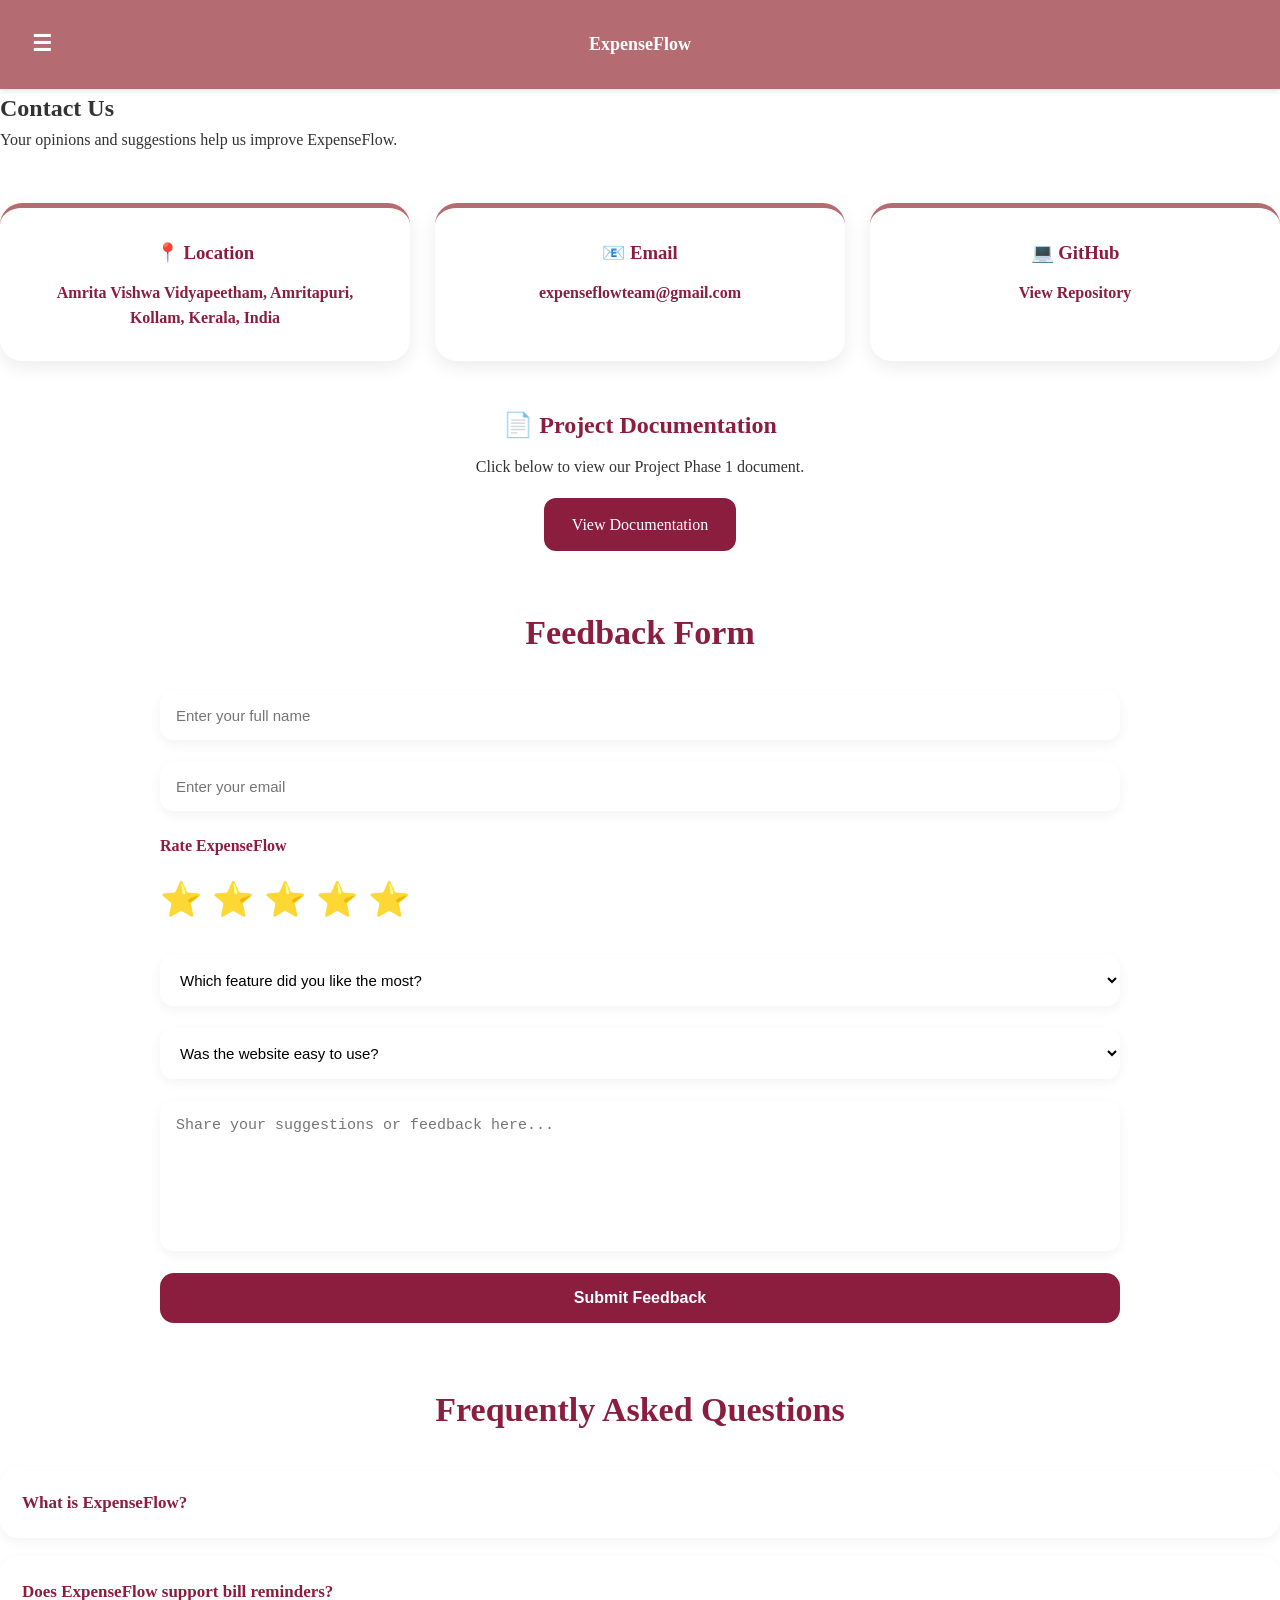
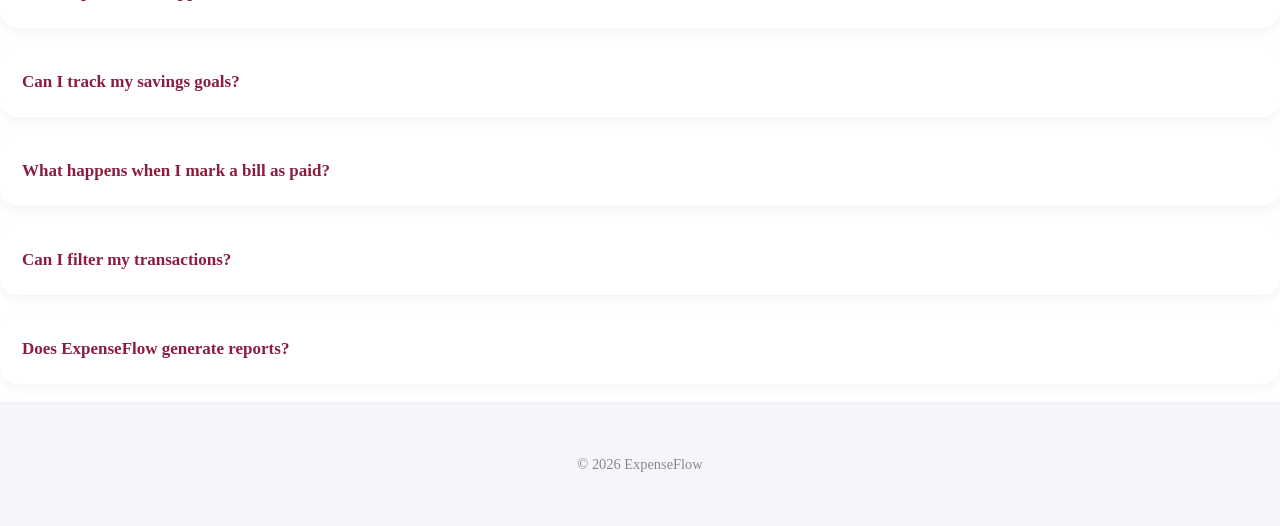
==== contactpage.html @ afc14d47 "Add files via upload" ====
<!DOCTYPE html>
<html lang="en">

<head>
    <meta charset="UTF-8">
    <meta name="viewport"
          content="width=device-width, initial-scale=1.0">
    <title>Contact Us - ExpenseFlow</title>
    <link rel="stylesheet" href="style.css">
    <style>
        /* INFO CARDS */
        .info-grid {
            display: grid;
            grid-template-columns:
            repeat(auto-fit,minmax(250px,1fr));
            gap: 25px;
            margin-bottom: 45px;
        }
        .info-card {
            background: rgba(255,255,255,0.45);
            backdrop-filter: blur(12px);
            border-radius: 22px;
            padding: 30px;
            text-align: center;
            transition: 0.3s;
            box-shadow:
            0 6px 18px rgba(0,0,0,0.08);
        }

        .info-card:hover {
            transform:
            translateY(-8px);
        }

        .info-card h3 {
            color: #8b1e3f;
            margin-bottom: 12px;
        }

        .info-card a {
            color: #8b1e3f;
            text-decoration: none;
            font-weight: bold;
        }

        /* DOCUMENT SECTION */
        .document-section {
            text-align: center;
            margin-bottom: 55px;
        }
        .document-section h2 {
            color: #8b1e3f;
            margin-bottom: 10px;
        }
        .document-btn {
            display: inline-block;
            margin-top: 18px;
            background: #8b1e3f;
            color: white;
            text-decoration: none;
            padding: 14px 28px;
            border-radius: 12px;
            transition: 0.3s;
        }
        .document-btn:hover {
            transform: scale(1.05);
        }
        /* FEEDBACK SECTION */
        .feedback-section {
            margin-top: 30px;
            margin-bottom: 60px;
        }
        .feedback-title {
            text-align: center;
            color: #8b1e3f;
            font-size: 34px;
            margin-bottom: 30px;
        }
        .feedback-form {
            width: 75%;
            margin: auto;
            display: flex;
            flex-direction: column;
            gap: 22px;
        }
        .feedback-form input,
        .feedback-form select,
        .feedback-form textarea {
            width: 100%;
            padding: 16px;
            border: none;
            border-radius: 14px;
            background: rgba(255,255,255,0.75);
            font-size: 15px;
            outline: none;
            box-shadow:
            0 4px 12px rgba(0,0,0,0.05);
        }
        .feedback-form textarea {
            height: 150px;
            resize: none;
        }
        .feedback-form button {
            background: #8b1e3f;
            color: white;
            border: none;
            padding: 16px;
            border-radius: 14px;
            font-size: 16px;
            cursor: pointer;
            transition: 0.3s;
        }
        .feedback-form button:hover {
            background: #731733;
            transform: translateY(-2px);
        }
        .rating-section {
            display: flex;
            flex-direction: column;
            gap: 10px;
        }
        .rating-label {
            font-weight: bold;
            color: #8b1e3f;
            font-size: 16px;
        }
        .star-rating {
            display: flex;
            flex-direction: row-reverse;
            justify-content: flex-end;
            gap: 10px;
        }
        .star-rating input {
            display: none;
        }
        .star-rating label {
            font-size: 34px;
            cursor: pointer;
            transition: 0.2s;
        }
        .star-rating label:hover {
            transform: scale(1.2);
        }
        .faq-section {
            margin-top: 40px;
        }
        .faq-title {
            text-align: center;
            color: #8b1e3f;
            font-size: 34px;
            margin-bottom: 30px;
        }
        .faq-box {
            background: rgba(255,255,255,0.45);
            backdrop-filter: blur(10px);
            border-radius: 18px;
            padding: 22px;
            margin-bottom: 18px;
            cursor: pointer;
            box-shadow:0 4px 12px rgba(0,0,0,0.05);
        }
        .faq-question {
            font-weight: bold;
            color: #8b1e3f;
            font-size: 17px;
        }
        .faq-answer {
            display: none;
            margin-top: 14px;
            color: #444;
            line-height: 1.6;
        }
        @media(max-width:768px) {

            .feedback-form {
                width: 100%;
            }
            .page-title h1 {

                font-size: 32px;
            }
        }

    </style>

</head>

<body>

    <body style="
            background-image: none;
            background: white;">

    <nav style="
            background-image: url('pictures/nav3.jpeg');
            background-size: cover;
            background-position: center;">

        <button id="menuBtn" onclick="toggleSidebar()">☰</button>
        <h2 align="center">ExpenseFlow</h2>
        
    </nav>

    <div class="overlay" id="overlay" onclick="closeSidebar()"></div>

    <div class="sidebar" id="sidebar">
       <h2 align="center" style="color: black;">All Pages</h2>
            <button onclick="window.location.href='index.html'">Home</button>
            <button onclick="window.location.href='about.html'">About Us</button>
            <button onclick="window.location.href='budget.html'">Budget</button>
            <button onclick="window.location.href='transaction.html'">Transactions</button>
            <button onclick="window.location.href='dashboard.html'">Dashboard</button>
            <button onclick="window.location.href='billreminder.html'">Bill Reminder</button>
            <button onclick="window.location.href='goaltracker.html'">Goal Tracker</button>
            <button onclick="window.location.href='report.html'">Monthly Report</button>
            <button onclick="window.location.href='contactpage.html'">Contact Us</button>
            <button onclick="window.location.href='login.html'">Log Out</button>
        
    </div>
    <!-- MAIN -->
    <section class="main-section">
        <!-- TITLE -->
        <div class="page-title">
            <h1>Contact Us</h1>
            <p>
                Your opinions and suggestions help
                us improve ExpenseFlow.
            </p>
        </div>
        <!-- INFO CARDS -->
        <div class="info-grid">
            <div class="info-card">
                <h3>📍 Location</h3>
                <p>
                    <a href="https://www.google.com/maps/place/Amrita+Vishwa+Vidyapeetham,+Amritapuri/@9.0939423,76.4892445,17z/data=!3m1!4b1!4m6!3m5!1s0x3b0602e7b4a2049d:0x3af3246b5138db0f!8m2!3d9.093937!4d76.4918194!16s%2Fg%2F1tfz_hyb?entry=ttu&g_ep=EgoyMDI2MDUwNi4wIKXMDSoASAFQAw%3D%3D">Amrita Vishwa Vidyapeetham,
                    Amritapuri,
                    Kollam, Kerala, India</a>

                </p>
            </div>
            <div class="info-card">
                <h3>📧 Email</h3>
                <p>
                    <a href="https://stock.adobe.com/in/search?k=%22cute+panda%22" target="_blank">expenseflowteam@gmail.com</a>
                </p>
            </div>
            <div class="info-card">
                <h3>💻 GitHub</h3>
                <p>
                    <a href="https://github.com/bluebvrrie/ExpenseFlow" target="_blank">
                        View Repository
                    </a>
                </p>
            </div>
        </div>
        <!-- DOCUMENTATION -->
        <div class="document-section">
            <h2>
                📄 Project Documentation
            </h2>
            <p>
                Click below to view our
                Project Phase 1 document.
            </p>
            <a href="https://amritauniv-my.sharepoint.com/:b:/g/personal/jayashree_am_amrita_edu/IQAL5cPkqxPhT6tR7xOxHtsvASAywXKB-UdRwjNxAutd-sU"
               class="document-btn">
                View Documentation
            </a>
        </div>
        <!-- FEEDBACK FORM -->
        <div class="feedback-section">
            <h2 class="feedback-title">
                Feedback Form
            </h2>
            <form
            class="feedback-form"
            action="https://docs.google.com/forms/d/e/1FAIpQLScV7baZaBr2VRR91GLyDjnstZ5UMBovzrbVNDZ4bneX0at86Q/formResponse"
            method="POST"
            target="_blank">
                <!-- NAME -->
                <input
                    type="text"
                    name="entry.1801262151"
                    placeholder="Enter your full name"
                    required>
                <!-- EMAIL -->
                <input
                    type="email"
                    name="entry.9502679"
                    placeholder="Enter your email"
                    required>
                <!-- STAR RATING -->
                <div class="rating-section">
                    <label class="rating-label">
                        Rate ExpenseFlow
                    </label>
                    <div class="star-rating">
                        <input type="radio"
                               id="star5"
                               name="entry.1543846868"
                               value="5"
                               required>
                        <label for="star5">⭐</label>
                        <input type="radio"
                               id="star4"
                               name="entry.1543846868"
                               value="4">
                        <label for="star4">⭐</label>
                        <input type="radio"
                               id="star3"
                               name="entry.1543846868"
                               value="3">
                        <label for="star3">⭐</label>
                        <input type="radio"
                               id="star2"
                               name="entry.1543846868"
                               value="2">
                        <label for="star2">⭐</label>
                        <input type="radio"
                               id="star1"
                               name="entry.1543846868"
                               value="1">
                        <label for="star1">⭐</label>
                    </div>
                </div>
                <!-- FEATURE -->
                <select
                    name="entry.1778434002"
                    required>
                    <option value="">
                        Which feature did you like the most?
                    </option>
                    <option value="Budget Management">
                        Budget Management
                    </option>
                    <option value="Transaction">
                        Transaction
                    </option>
                    <option value="Dashboard">
                        Dashboard
                    </option>
                    <option value="Goal Tracker">
                        Goal Tracker
                    </option>
                    <option value="Bill Buddy">
                        Bill Buddy
                    </option>
                    <option value="Monthly Report">
                        Monthly Report
                    </option>
                </select>
                <!-- EXPERIENCE -->
                <select
                    name="entry.261697617"
                    required>
                    <option value="">
                        Was the website easy to use?
                    </option>
                    <option value="Very easy">
                        Very easy
                    </option>
                    <option value="easy">
                        easy
                    </option>
                    <option value="Neutral">
                        Neutral
                    </option>
                    <option value="Difficult">
                        Difficult
                    </option>
                    <option value="Very difficult">
                        Very difficult
                    </option>
                </select>
                <!-- FEEDBACK -->
                <textarea
                    name="entry.722971799"
                    placeholder="Share your suggestions or feedback here..."
                    required></textarea>
                <button type="submit">
                    Submit Feedback
                </button>
            </form>
        </div>
        <!-- FAQ -->
        <div class="faq-section">
            <h2 class="faq-title">
                Frequently Asked Questions
            </h2>
            <div class="faq-box"
                 onclick="toggleFAQ(this)">
                <div class="faq-question">
                    What is ExpenseFlow?
                </div>
                <div class="faq-answer">
                    ExpenseFlow is a personal finance
                    management platform that helps
                    users manage budgets, bills,
                    savings goals, and transactions.
                </div>
            </div>
            <div class="faq-box"
                 onclick="toggleFAQ(this)">
                <div class="faq-question">
                    Does ExpenseFlow support bill reminders?
                </div>
                <div class="faq-answer">
                    Yes. Users can add recurring bills,
                    receive due reminders,
                    and track payment status easily.
                </div>
            </div>
            <div class="faq-box"
                 onclick="toggleFAQ(this)">
                <div class="faq-question">
                    Can I track my savings goals?
                </div>
                <div class="faq-answer">
                    Yes. ExpenseFlow includes a
                    Goal Tracker feature where
                    users can monitor savings
                    progress visually.
                </div>
            </div>
            <div class="faq-box"
                 onclick="toggleFAQ(this)">
                <div class="faq-question">
                    What happens when I mark a bill as paid?
                </div>
                <div class="faq-answer">
                    Paid bills are automatically
                    moved into the transaction section
                    so users can maintain complete
                    expense history records.
                </div>
            </div>
            <div class="faq-box"
                 onclick="toggleFAQ(this)">
                <div class="faq-question">
                    Can I filter my transactions?
                </div>
                <div class="faq-answer">
                    Yes. Users can filter transactions
                    based on categories, payment status,
                    and dates for easier tracking.
                </div>
            </div>
            <div class="faq-box"
                 onclick="toggleFAQ(this)">
                <div class="faq-question">
                    Does ExpenseFlow generate reports?
                </div>
                <div class="faq-answer">
                    Yes. Users can view monthly reports
                    and dashboards to analyze spending,
                    savings, and budgeting patterns.
                </div>
            </div>
        </div>
    </section>
    <!-- FOOTER -->
    <footer>
        © 2026 ExpenseFlow
    </footer>
    <!-- FAQ SCRIPT -->
    <script>
        function toggleFAQ(box) {
            let answer =
            box.querySelector(".faq-answer");
            if(answer.style.display === "block") {
                answer.style.display = "none";
            }
            else {
                answer.style.display = "block";
            }
        }
    </script>
    <script src="about.js"></script>
</body>
</html>
---- style.css ----
/* --- GLOBAL RESET & BOX MODEL --- */
* {
    margin: 0;
    padding: 0;
    box-sizing: border-box; /* Ensures padding doesn't break layout */
}

body {
    font-family: 'Garamond', serif;
    background: #f4f6f9;
    background-image: url('pictures/back3.jpeg');
    background-size: cover;
    background-position: center;
    color: #333;
    line-height: 1.6;
}

/* --- NAVIGATION (ExpenseFlow Branding) --- */
nav {
    background: #B46C72; /* Your theme color */
    background-image:url('pictures/nav3.jpeg');
    background-size: cover;
    background-position: center;
    color: white;
    padding: 30px 25px;
    display: flex;
    justify-content: center;
    align-items: center;
    position:relative;
    box-shadow: 0 2px 5px rgba(0,0,0,0.1);
}

nav h2 { 
    margin: 0; 
    font-size: large;
}

nav ul {
    list-style: none;
    display: flex;
    gap: 20px;
}

nav ul li a {
    text-decoration: none;
    color: white;
    font-weight: bold;
    transition: 0.3s;
}

nav ul li a:hover { color: #f2d1d4; }

/* SIDEBAR BUTTON */
#menuBtn {
    position: absolute;
    left: 20px;                  /* pins it to the left */
    width: auto;                 /* overrides the global button { width: 100% } */
    padding: 6px 12px;
    background: transparent;
    border: none;
    color: white;
    font-size: 22px;
    cursor: pointer;
}

#menuBtn:hover {
    background: rgba(255,255,255,0.15);
    border-radius: 5px;
}
/* SIDEBAR */
.sidebar {
  position: fixed;
  top: 0;
  left: 0;
  height: 100%;
  width: 220px;

  /* Background image */
  background: url('sidebar.jpeg') no-repeat center center/cover;

  transform: translateX(-100%);
  transition: transform 0.25s ease;
  z-index: 100;

  padding: 20px;

  /* Font style */
  font-family: 'Poppins', sans-serif;
}

/* Slide in */
.sidebar.open {
  transform: translateX(0);
}

/* Overlay */
.overlay {
  display: none;
  position: fixed;
  inset: 0;
  background: rgba(0,0,0,0.3);
  z-index: 99;
}

.overlay.visible {
  display: block;
}

/* Heading */
.sidebar h2 {
  color: white;
  margin-bottom: 30px;   /* space below heading */
  font-size: 1.8rem;
  letter-spacing: 1px;
}

/* Sidebar buttons */
.sidebar button {
  width: 100%;
  padding: 12px;

  background: rgba(172, 60, 69, 0.9);
  color: white;

  border: none;
  border-radius: 100px;

  cursor: pointer;

  font-weight: bold;
  font-size: 1rem;

  margin-bottom: 14px;

  transition: all 0.3s ease;

  font-family: 'Poppins', sans-serif;
}

/* Hover effect */
.sidebar button:hover {
  background: #b46c72;
  transform: scale(1.03);
}
/* --- MAIN CONTAINER --- */
.container {
    max-width: 1000px;
    margin: 30px auto;
    padding: 0 20px;
}

/* --- CARDS & FORM BOXES (Box Model Application) --- */
.card, .form-box {
    background: lavenderblush;
    padding: 25px; /* Internal spacing */
    margin-bottom: 25px; /* External spacing */
    border-radius: 10px;
    box-shadow: 0 4px 6px rgba(0,0,0,0.05);
    border-top: 5px solid #ac3c45; /* Your accent color[cite: 1] */
}

/* --- FORMS & INPUTS --- */
.form-group { margin-bottom: 15px; }

label {
    display: block;
    margin-bottom: 5px;
    font-weight: bold;
    color: #555;
}

input, select {
    width: 100%;
    padding: 12px;
    border: 1px solid #ddd;
    border-radius: 5px;
    font-size: 1rem;
}

button {
    width: 100%;
    padding: 12px;
    background: #ac3c45; /* Primary Button Color[cite: 1] */
    color: white;
    border: none;
    border-radius: 5px;
    cursor: pointer;
    font-weight: bold;
    font-size: 1rem;
    transition: background 0.3s;
}

button:hover { background: #b46c72; }

/* --- DASHBOARD GRID & CHARTS --- */
.cards-grid {
    display: grid;
    grid-template-columns: repeat(auto-fit, minmax(250px, 1fr)); /* Responsive layout */
    gap: 20px;
    margin-bottom: 30px;
}

.charts-container {
    display: flex;
    flex-wrap: wrap;
    gap: 20px;
}

.chart-box {
    flex: 1;
    min-width: 300px; /* Forces stack on mobile */
}

/* Fix for the "Too Big" Chart issue */
.chart-wrapper {
    margin-top: 15px;
    display: flex;
    justify-content: center;
    align-items: center;
}

/* --- TABLES --- */
table {
    width: 100%;
    border-collapse: collapse;
    margin-top: 20px;
}

th {
    background: #f8f9fa;
    color: #ac3c45;
    padding: 12px;
    text-align: left;
    border-bottom: 2px solid #eee;
}

td {
    padding: 12px;
    border-bottom: 1px solid #eee;
}

/* --- PROGRESS BAR (Budget Page) --- */
.progress-bar {
    width: 100%;
    height: 20px;
    background: #eee;
    border-radius: 10px;
    overflow: hidden;
    margin: 15px 0;
}

.progress {
    height: 100%;
    background: #ac3c45; /* Matches theme[cite: 1] */
    width: 0%; /* Updated by JS */
    transition: width 0.5s ease-in-out;
}

/* --- UTILITIES --- */
.income { color: #27ae60; font-weight: bold; }
.expense { color: #ac3c45; font-weight: bold; }

.income-border { border-left: 6px solid #27ae60; }
.expense-border { border-left: 6px solid #ac3c45; }
.balance-border { border-left: 6px solid #3498db; }
/* --- HOME PAGE HERO SECTION --- */
.hero {
    background: #ffffff;
    padding: 100px 20px; /* Large padding to center content vertically */
    text-align: center;
    border-bottom: 5px solid #ac3c45; /* Your theme accent color */
}

.hero-title {
    font-size: 5rem; /* Large and catchy as requested */
    color: #ac3c45;
    margin-bottom: 10px;
    font-weight: 800;
    text-transform: uppercase;
    letter-spacing: -2px;
    /* Subtle drop shadow for depth */
    text-shadow: 2px 2px 4px rgba(0,0,0,0.1); 
}

.hero-subtitle {
    font-size: 1.4rem;
    color: #666;
    margin-bottom: 40px;
    font-weight: 300;
}

/* --- CALL TO ACTION BUTTON --- */
.cta-button {
    background: #ac3c45;
    color: white;
    padding: 18px 45px;
    text-decoration: none;
    border-radius: 50px; /* Rounded pill shape */
    font-weight: bold;
    font-size: 1.1rem;
    display: inline-block;
    transition: all 0.3s ease;
    box-shadow: 0 4px 15px rgba(172, 60, 69, 0.3);
}

.cta-button:hover {
    background: #b46c72;
    transform: translateY(-3px); /* Subtle lift on hover */
    box-shadow: 0 6px 20px rgba(172, 60, 69, 0.4);
}

/* --- HOME PAGE INFO GRID --- */
.info-grid {
    display: grid;
    grid-template-columns: repeat(auto-fit, minmax(300px, 1fr));
    gap: 25px;
    margin: 50px 0;
}

.info-card {
    background: white;
    padding: 30px;
    border-radius: 12px;
    box-shadow: 0 4px 10px rgba(0,0,0,0.05);
    border-top: 5px solid #b46c72;
    transition: transform 0.3s;
}

.info-card:hover {
    transform: translateY(-5px);
}

.info-card h3 {
    color: #ac3c45;
    margin-bottom: 15px;
}

/* --- FOOTER STYLES --- */
footer {
    text-align: center;
    padding: 50px 20px;
    background: #f4f6f9;
    color: #888;
    font-size: 0.9rem;
    border-top: 1px solid #eee;
}
/* --- ABOUT US & CREATORS SPECIFIC --- */

.project-context p {
    margin-bottom: 15px;
    color: #555;
    font-size: 1.05rem;
}

.creators-heading {
    text-align: center;
    color: #ac3c45; /* Your theme accent color */
    font-size: 3rem;
    margin: 60px 0 40px;
    font-weight: 800;
    text-transform: uppercase;
}

/* TEAM GRID: Box Model constraints */
.team-grid {
    display: grid;
    grid-template-columns: repeat(3, 1fr); /* Forces 3 columns */
    gap: 30px;
    margin-bottom: 50px;
}

/* MEMBER CARD: Unified Padding/Margin */
.member-card {
    background: white;
    padding: 20px;
    border-radius: 12px;
    box-shadow: 0 4px 6px rgba(0,0,0,0.05);
}

/* IMAGE TREATMENT: Professionally desaturated like image_3.png */

/* forces the container to be a specific height */
.image-wrapper {
    width: 100%;
    height: 300px; /* Adjust this height based on your preference */
    overflow: hidden;
    border-radius: 10px;
    margin-bottom: 15px;
    background-color: #eee; /* placeholder color if image fails to load */
}

.image-wrapper img {
    width: 100%;
    height: 100%;
    /* CRITICAL: This keeps the photo from stretching while filling the 300px box */
    object-fit: cover; 
    object-position: center; /* Ensures the face stays centered */
    transition: transform 0.5s ease;
}

/* Optional: Slight zoom on hover for interactivity */
.image-wrapper:hover img {
    transform: scale(1.05);
}
/* TYPOGRAPHY: Exact match for image_3.png structure */
.member-name {
    color: #ac3c45; /* Maroon accent color from image_3.png */
    font-size: 1.6rem;
    font-weight: 700;
    margin-bottom: 5px;
}

.member-role {
    color: #333;
    font-weight: bold;
    font-size: 1rem;
    margin-bottom: 15px;
}

.member-desc p {
    font-size: 0.95rem;
    color: #666;
    line-height: 1.6;
    margin-bottom: 10px;
}

/* RESPONSIVE: Stack on mobile */
@media (max-width: 768px) {
    .team-grid {
        grid-template-columns: 1fr;
    }
}

/* RESPONSIVE: Stack on mobile */
@media (max-width: 768px) {
    .team-grid {
        grid-template-columns: 1fr;
    }
}
/* --- MONTHLY STORY TIMELINE --- */

.timeline-container {
    position: relative;
    max-width: 900px;
    margin: 50px auto;
    padding: 20px 0;
    overflow: hidden; /* Prevents horizontal scroll on animations */
}

/* The vertical center line */
.timeline-line {
    position: absolute;
    left: 50%;
    width: 4px;
    height: 100%;
    background: #ac3c45; /* Matches your theme maroon */
    transform: translateX(-50%);
    z-index: 1;
}

/* Individual Story Points */
.story-point {
    position: relative;
    width: 45%;
    padding: 25px;
    background: white;
    border-radius: 12px;
    box-shadow: 0 4px 15px rgba(0,0,0,0.1);
    margin-bottom: 60px;
    z-index: 2;
    
    /* Animation initial state (Invisible & Slightly Lower) */
    opacity: 0;
    transform: translateY(40px);
    transition: all 0.8s cubic-bezier(0.175, 0.885, 0.32, 1.275);
}

/* The "Active" state triggered by JS Intersection Observer */
.story-point.visible {
    opacity: 1;
    transform: translateY(0);
}

/* Left Side (Odd Items) */
.story-point:nth-child(odd) {
    float: left;
    clear: both;
    text-align: right;
    border-right: 5px solid #b46c72; /* Subtle accent */
}

/* Right Side (Even Items) */
.story-point:nth-child(even) {
    float: right;
    clear: both;
    text-align: left;
    border-left: 5px solid #b46c72; /* Subtle accent */
}

/* Timeline Dots (Optional: Adds a circle on the center line) */
.story-point::after {
    content: '';
    position: absolute;
    top: 20px;
    width: 16px;
    height: 16px;
    background: #ac3c45;
    border: 4px solid white;
    border-radius: 50%;
    z-index: 3;
}

.story-point:nth-child(odd)::after {
    right: -58px; /* Centers it on the line */
}

.story-point:nth-child(even)::after {
    left: -58px; /* Centers it on the line */
}

/* Clearfix for the float layout */
#storyDisplay::after {
    content: "";
    display: table;
    clear: both;
}

/* Header within Story Point */
.story-point h3 {
    margin-top: 0;
    color: #ac3c45;
    font-size: 1.3rem;
}

/*report*/
/* --- MONTHLY STORY TIMELINE SECTION --- */

.timeline-container {
    position: relative;
    max-width: 900px;
    margin: 50px auto;
    padding: 20px 0;
    overflow: visible; /* Allows hover scaling to be seen */
}

/* The vertical center line */
.timeline-line {
    position: absolute;
    left: 50%;
    width: 4px;
    height: 100%;
    background: #ac3c45; /* Your theme maroon */
    transform: translateX(-50%);
    z-index: 1;
}

/* Individual Story Point Card */
.story-point {
    position: relative;
    width: 45%;
    padding: 25px;
    background: white;
    border-radius: 12px;
    box-shadow: 0 4px 15px rgba(0,0,0,0.08);
    margin-bottom: 60px;
    z-index: 2;
    cursor: default;
    
    /* Animation initial state (Scroll pop-in) */
    opacity: 0;
    transform: translateY(40px);
    
    /* Smooth transitions for both scroll-reveal and hover effects */
    transition: 
        opacity 0.8s ease-out, 
        transform 0.6s cubic-bezier(0.175, 0.885, 0.32, 1.275),
        box-shadow 0.3s ease;
}

/* Scroll Animation Trigger */
.story-point.visible {
    opacity: 1;
    transform: translateY(0);
}

/* --- INTERACTIVE HOVER EFFECT --- */
.story-point:hover {
    transform: scale(1.05) !important; /* Stand out effect */
    box-shadow: 0 10px 25px rgba(172, 60, 69, 0.2); /* Tinted glow */
    z-index: 10; /* Bring to front */
}

/* Left Side Alignment (Odd) */
.story-point:nth-child(odd) {
    float: left;
    clear: both;
    text-align: right;
    border-right: 5px solid #b46c72;
}

/* Right Side Alignment (Even) */
.story-point:nth-child(even) {
    float: right;
    clear: both;
    text-align: left;
    border-left: 5px solid #b46c72;
}

/* --- THE DOTS ON THE TIMELINE --- */
.story-point::after {
    content: '';
    position: absolute;
    top: 25px;
    width: 16px;
    height: 16px;
    background: #ac3c45;
    border: 4px solid #f4f6f9; /* Matches body background */
    border-radius: 50%;
    z-index: 3;
    transition: transform 0.3s ease;
}

.story-point:nth-child(odd)::after {
    right: -58px; /* Alignment for center line */
}

.story-point:nth-child(even)::after {
    left: -58px; /* Alignment for center line */
}

/* Dot reacts to card hover */
.story-point:hover::after {
    transform: scale(1.3);
    background: #b46c72;
}

/* Clearfix for Float Layout */
#storyDisplay::after {
    content: "";
    display: table;
    clear: both;
}

/* Story Text Styling */
.story-point h3 {
    margin-top: 0;
    color: #ac3c45;
    font-size: 1.4rem;
    margin-bottom: 10px;
}

.story-point p {
    color: #555;
    font-size: 1rem;
    line-height: 1.5;
}

/* --- RESPONSIVE DESIGN --- */
@media (max-width: 768px) {
    .timeline-line {
        left: 20px;
    }
    .story-point {
        width: 85%;
        float: right !important;
        text-align: left !important;
        margin-left: 45px;
    }
    .story-point::after {
        left: -33px !important;
    }
}
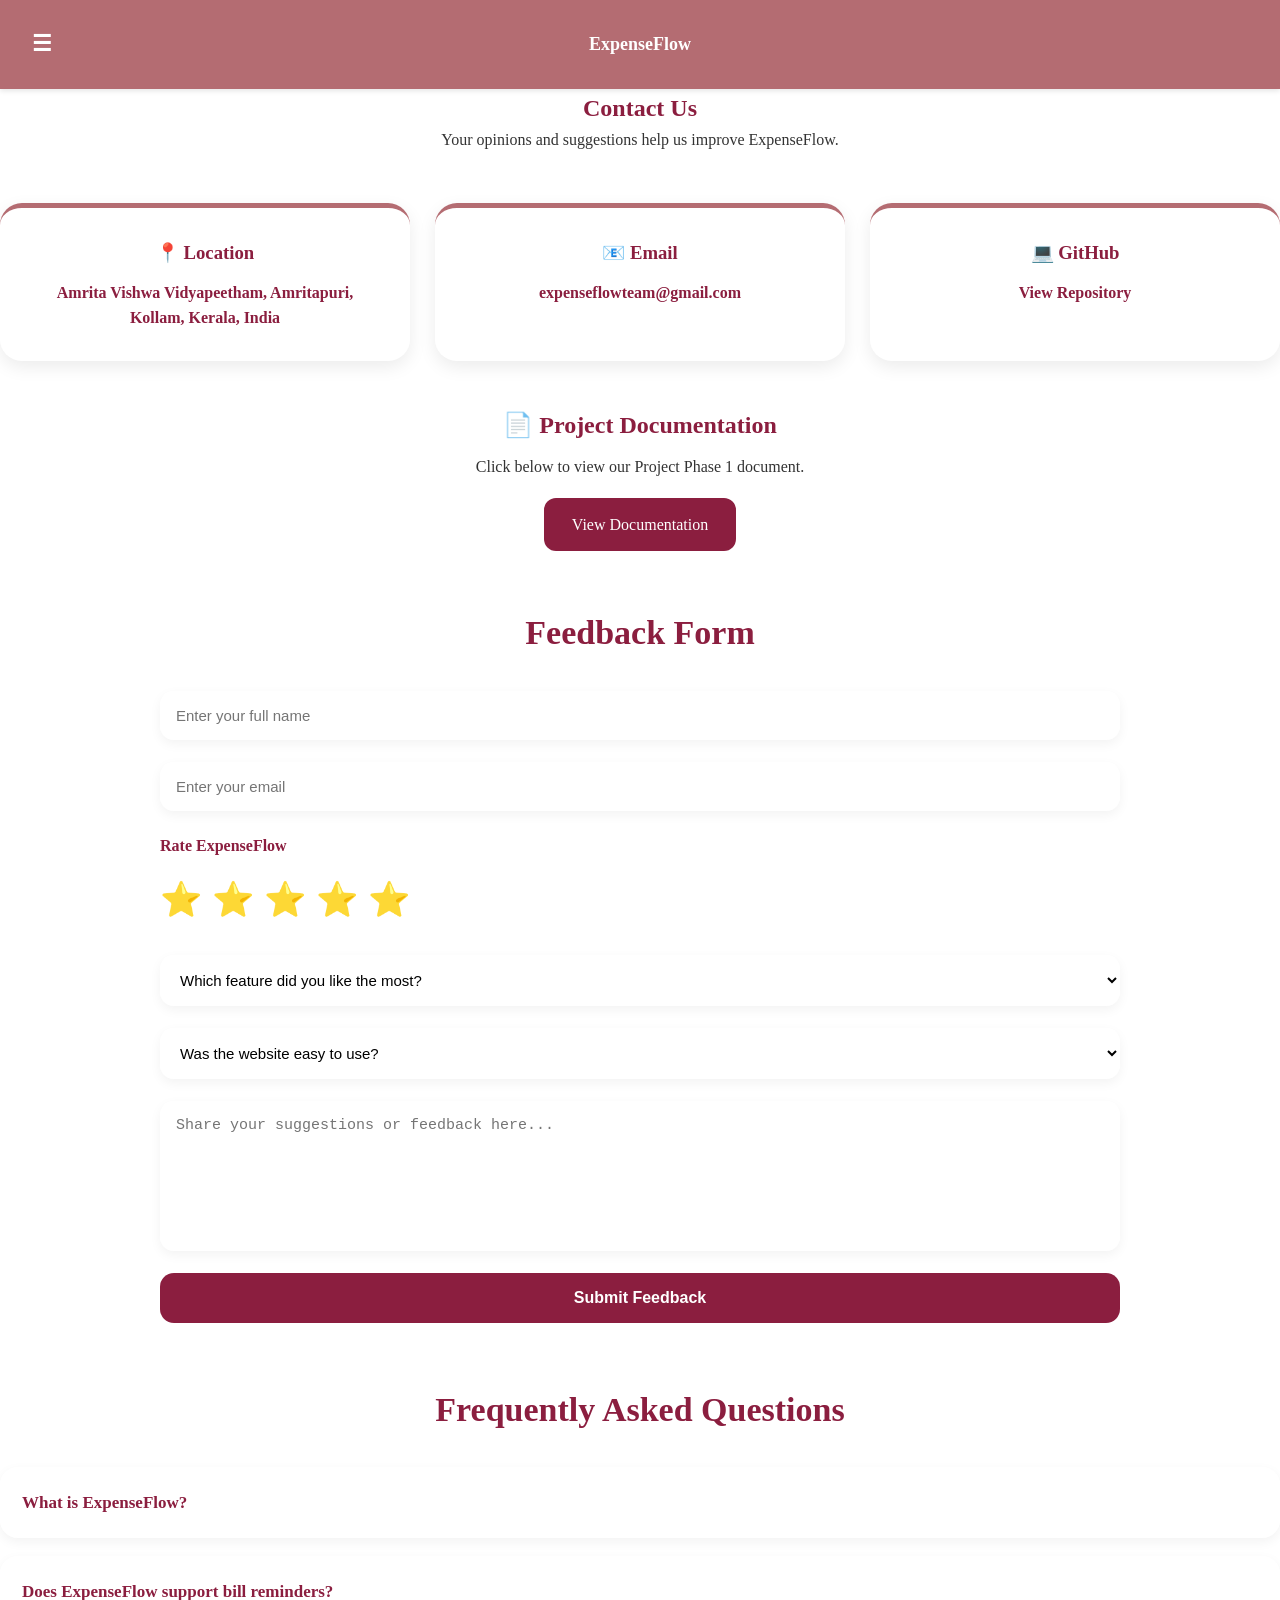
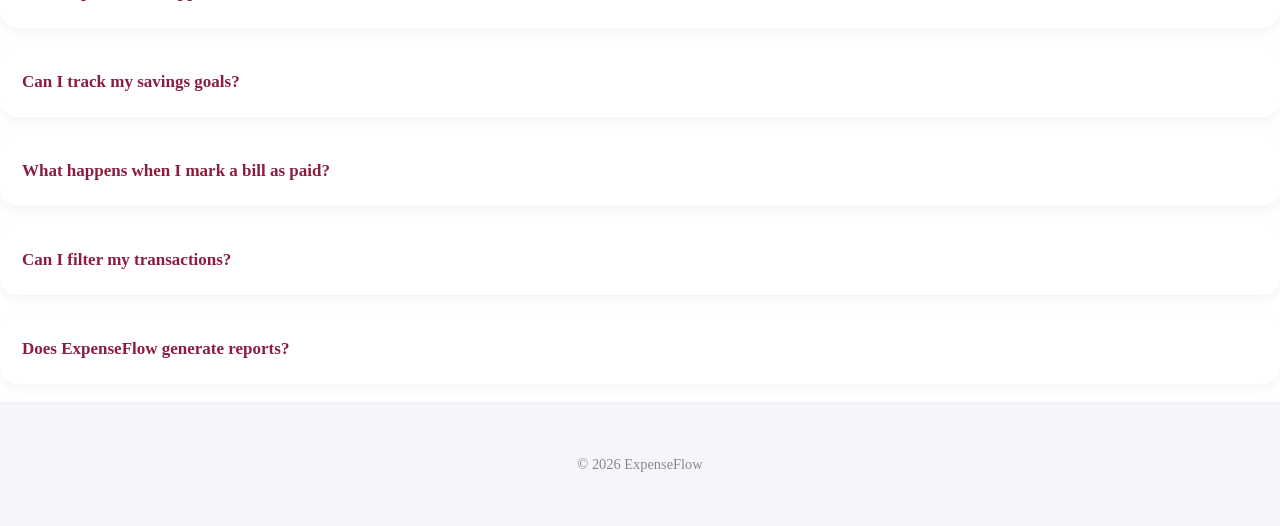
==== commit 12c068c2: "Add files via upload" ====
--- a/contactpage.html
+++ b/contactpage.html
@@ -221,11 +221,11 @@
     <section class="main-section">
         <!-- TITLE -->
         <div class="page-title">
-            <h1>Contact Us</h1>
+            <center><h1 style="color:#8b1e3f">Contact Us</h1>
             <p>
                 Your opinions and suggestions help
                 us improve ExpenseFlow.
-            </p>
+            </p></center>
         </div>
         <!-- INFO CARDS -->
         <div class="info-grid">
